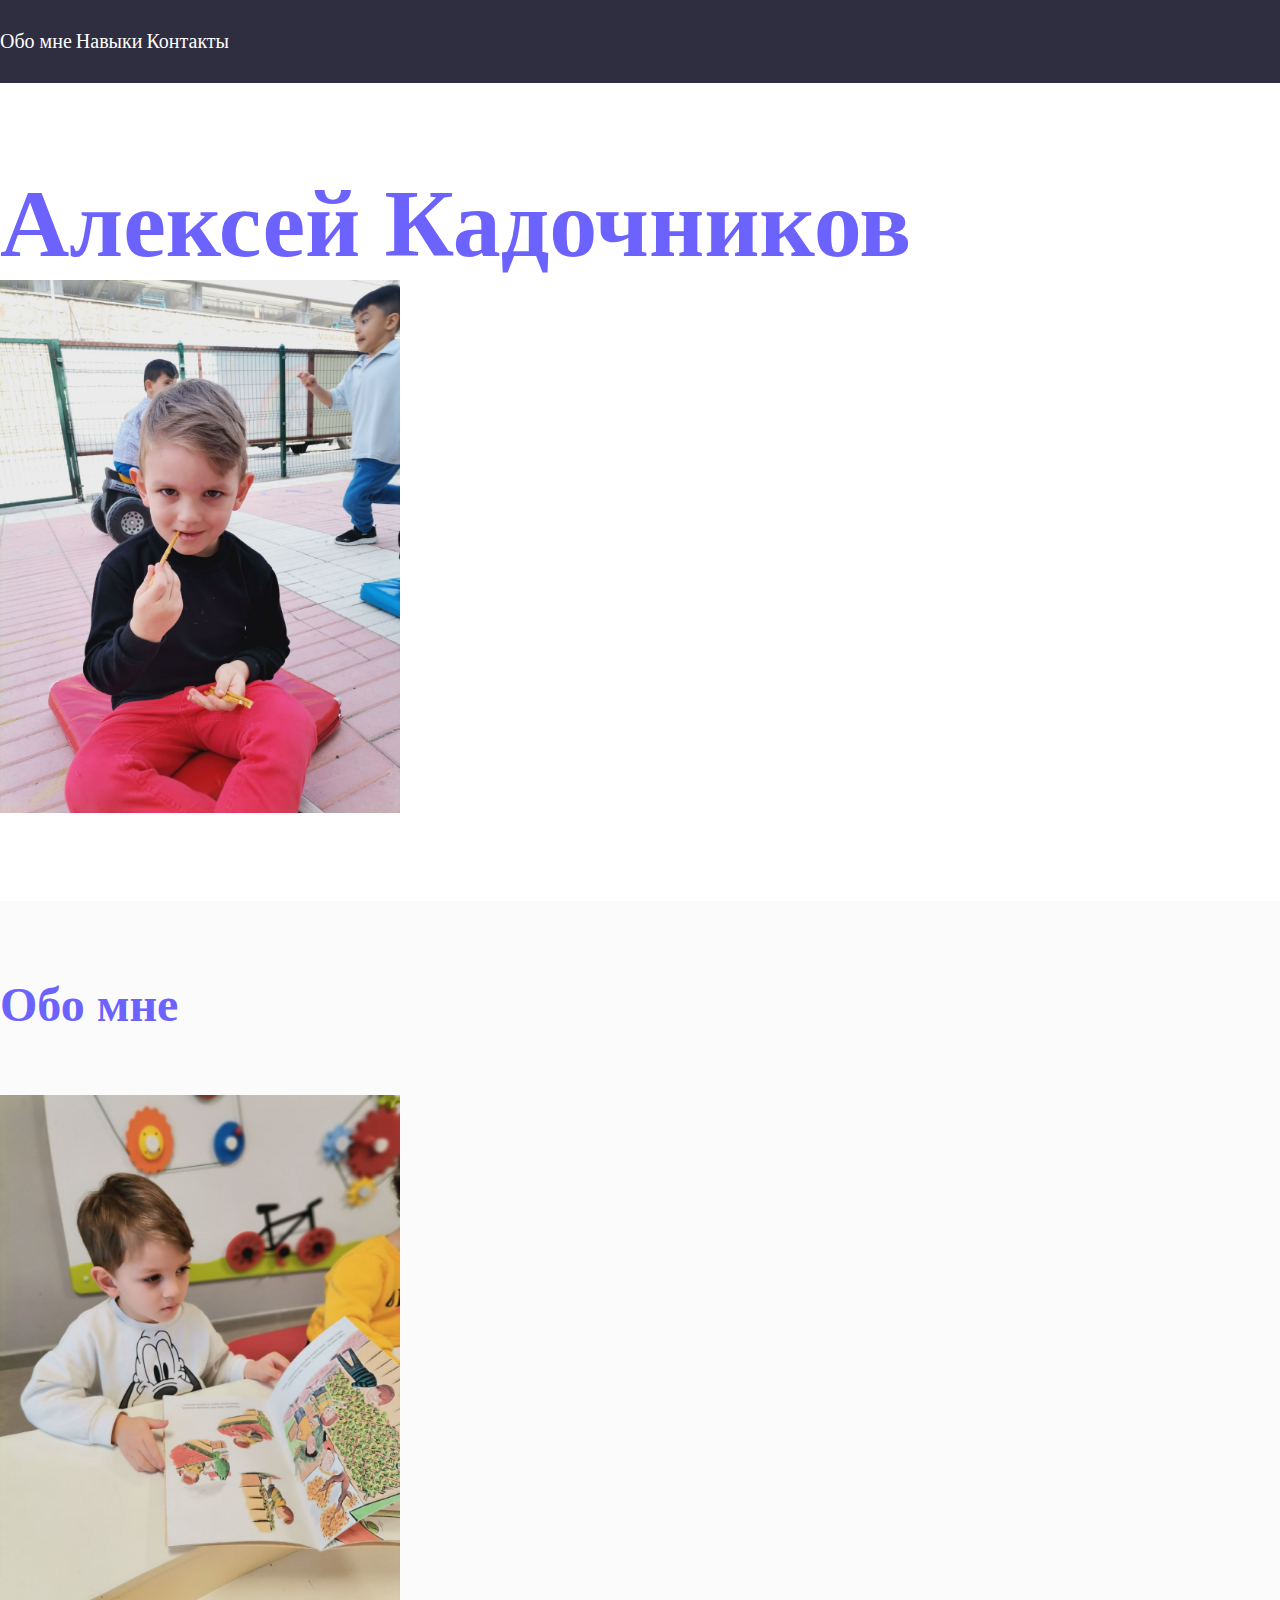
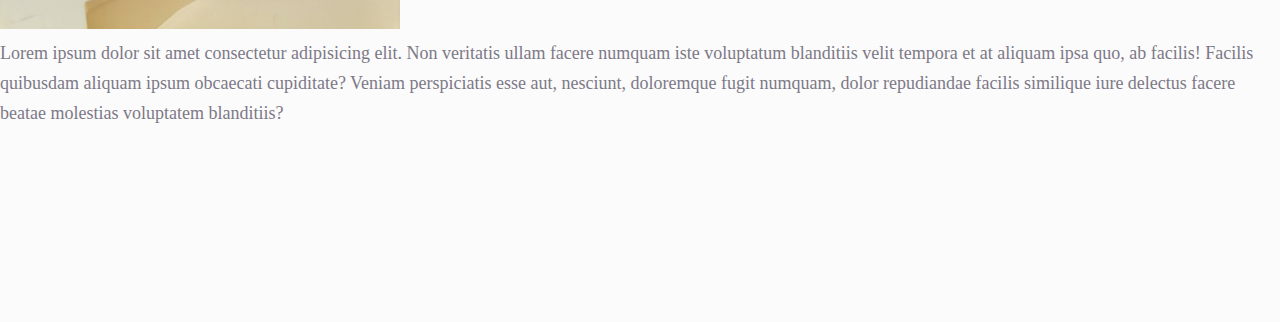
==== Lections/Lec3/index.html @ 933f8212 "Workshop 3" ====
<!DOCTYPE html>
<html lang="en">

<head>
    <meta charset="UTF-8">
    <meta name="viewport" content="width=device-width, initial-scale=1.0">
    <title>Document</title>
    <link rel="stylesheet" href="style.css">
</head>

<body>
    <div class="header">
        <a class="header__link" href="#">Обо мне</a>
        <a class="header__link" href="#">Навыки</a>
        <a class="header__link" href="#">Контакты</a>
    </div>
    <div class="top">
        <h1 class="title">Алексей Кадочников</h1>
        <img width="400" src="img/top.jpg" alt="top photo">
    </div>
    <div class="about">
        <h2 class="heading">Обо мне</h2>
        <div class="about__content">
            <img width="400" src="img/about_photo.jpg" alt="about_photo">
            <p class="about__text">Lorem ipsum dolor sit amet consectetur adipisicing elit. Non veritatis ullam facere
                numquam iste voluptatum blanditiis velit tempora et at aliquam ipsa quo, ab facilis! Facilis quibusdam
                aliquam ipsum obcaecati cupiditate? Veniam perspiciatis esse aut, nesciunt, doloremque fugit numquam,
                dolor repudiandae facilis similique iure delectus facere beatae molestias voluptatem blanditiis?</p>
        </div>
    </div>
</body>

</html>
---- Lections/Lec3/style.css ----
* {
    margin: 0;
    padding: 0;
}

a {
    text-decoration: none;
}

.header {
    padding-top: 30px;
    padding-bottom: 30px;
    background: #2f2e41;
}

.header__link {
    font-size: normal;
    font-weight: 400;
    font-size: 20px;
    line-height: 23px;
    color: #fff;    
}

.top {
    padding-top: 84px;
    padding-bottom: 84px;
}
.title {
    font-style: normal;
    font-weight: 700;
    font-size: 96px;
    line-height: 113px;
    color: #6c63ff;
    mix-blend-mode: normal;
}
.about {
    background: rgba(242, 242, 242, 0.34);
    padding-top: 64px;
    padding-bottom: 194px;
}
.heading {
    font-style: normal;
    font-weight: 700;
    font-size: 48px;
    line-height: 80px;
    color: #6c63ff;
    mix-blend-mode: normal;
}

.about__content {    
    margin-top: 50px;
    font-style: normal;
    font-weight: 300;
    font-size: 18px;
    line-height: 30px;
    color: #7d7987;
    mix-blend-mode: normal;    
}
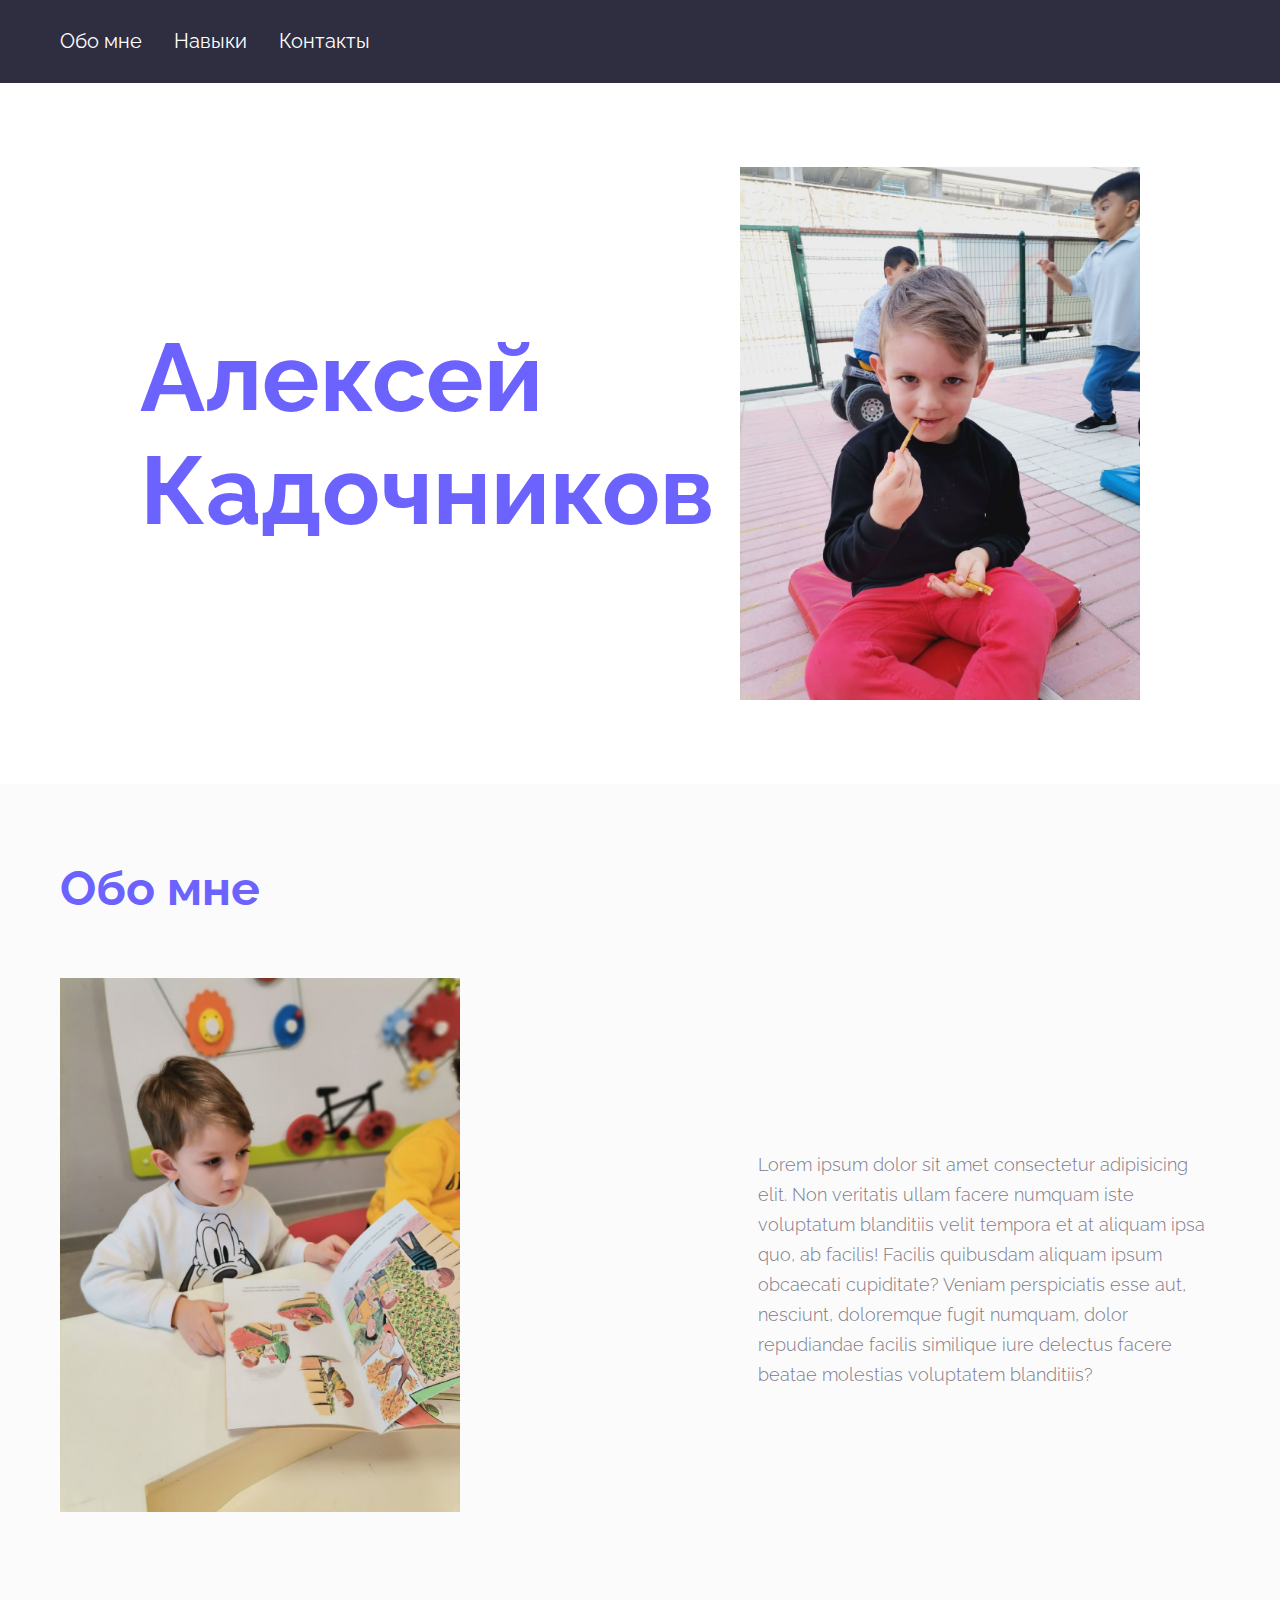
==== commit 715de390: "Lesson-sem4. Ppositioning" ====
--- a/Lections/Lec3/index.html
+++ b/Lections/Lec3/index.html
@@ -5,20 +5,24 @@
     <meta charset="UTF-8">
     <meta name="viewport" content="width=device-width, initial-scale=1.0">
     <title>Document</title>
+    <link rel="preconnect" href="https://fonts.googleapis.com">
+    <link rel="preconnect" href="https://fonts.gstatic.com" crossorigin>
+    <link href="https://fonts.googleapis.com/css2?family=Raleway:ital,wght@0,100..900;1,100..900&display=swap"
+        rel="stylesheet">
     <link rel="stylesheet" href="style.css">
 </head>
 
 <body>
-    <div class="header">
+    <div class="header center">
         <a class="header__link" href="#">Обо мне</a>
         <a class="header__link" href="#">Навыки</a>
         <a class="header__link" href="#">Контакты</a>
     </div>
-    <div class="top">
+    <div class="top center">
         <h1 class="title">Алексей Кадочников</h1>
         <img width="400" src="img/top.jpg" alt="top photo">
     </div>
-    <div class="about">
+    <div class="about center">
         <h2 class="heading">Обо мне</h2>
         <div class="about__content">
             <img width="400" src="img/about_photo.jpg" alt="about_photo">
--- a/Lections/Lec3/style.css
+++ b/Lections/Lec3/style.css
@@ -1,6 +1,16 @@
 * {
     margin: 0;
     padding: 0;
+}
+
+body {
+font-family: 'Raleway', sans-serif;
+}
+
+.center {
+padding-left: calc(50% - 580px);
+padding-right: calc(50% - 580px);
+
 }
 
 a {
@@ -11,6 +21,8 @@
     padding-top: 30px;
     padding-bottom: 30px;
     background: #2f2e41;
+    display: flex;
+    gap: 32px;
 }
 
 .header__link {
@@ -24,8 +36,15 @@
 .top {
     padding-top: 84px;
     padding-bottom: 84px;
+    display: flex;
+    flex-wrap: wrap;
+    flex-direction: row;
+    justify-content: center;
+    align-items: center;
+    gap: 22px
 }
 .title {
+    width: 578px;
     font-style: normal;
     font-weight: 700;
     font-size: 96px;
@@ -47,7 +66,17 @@
     mix-blend-mode: normal;
 }
 
-.about__content {    
+.about__content {
+    margin-top: 50px;
+    display: flex;
+    flex-direction: row;
+    flex-wrap: wrap;
+    justify-content: space-between;
+    align-items: center;
+}
+
+.about__text {
+    width: 462px;
     margin-top: 50px;
     font-style: normal;
     font-weight: 300;
@@ -55,4 +84,4 @@
     line-height: 30px;
     color: #7d7987;
     mix-blend-mode: normal;    
-}+}
